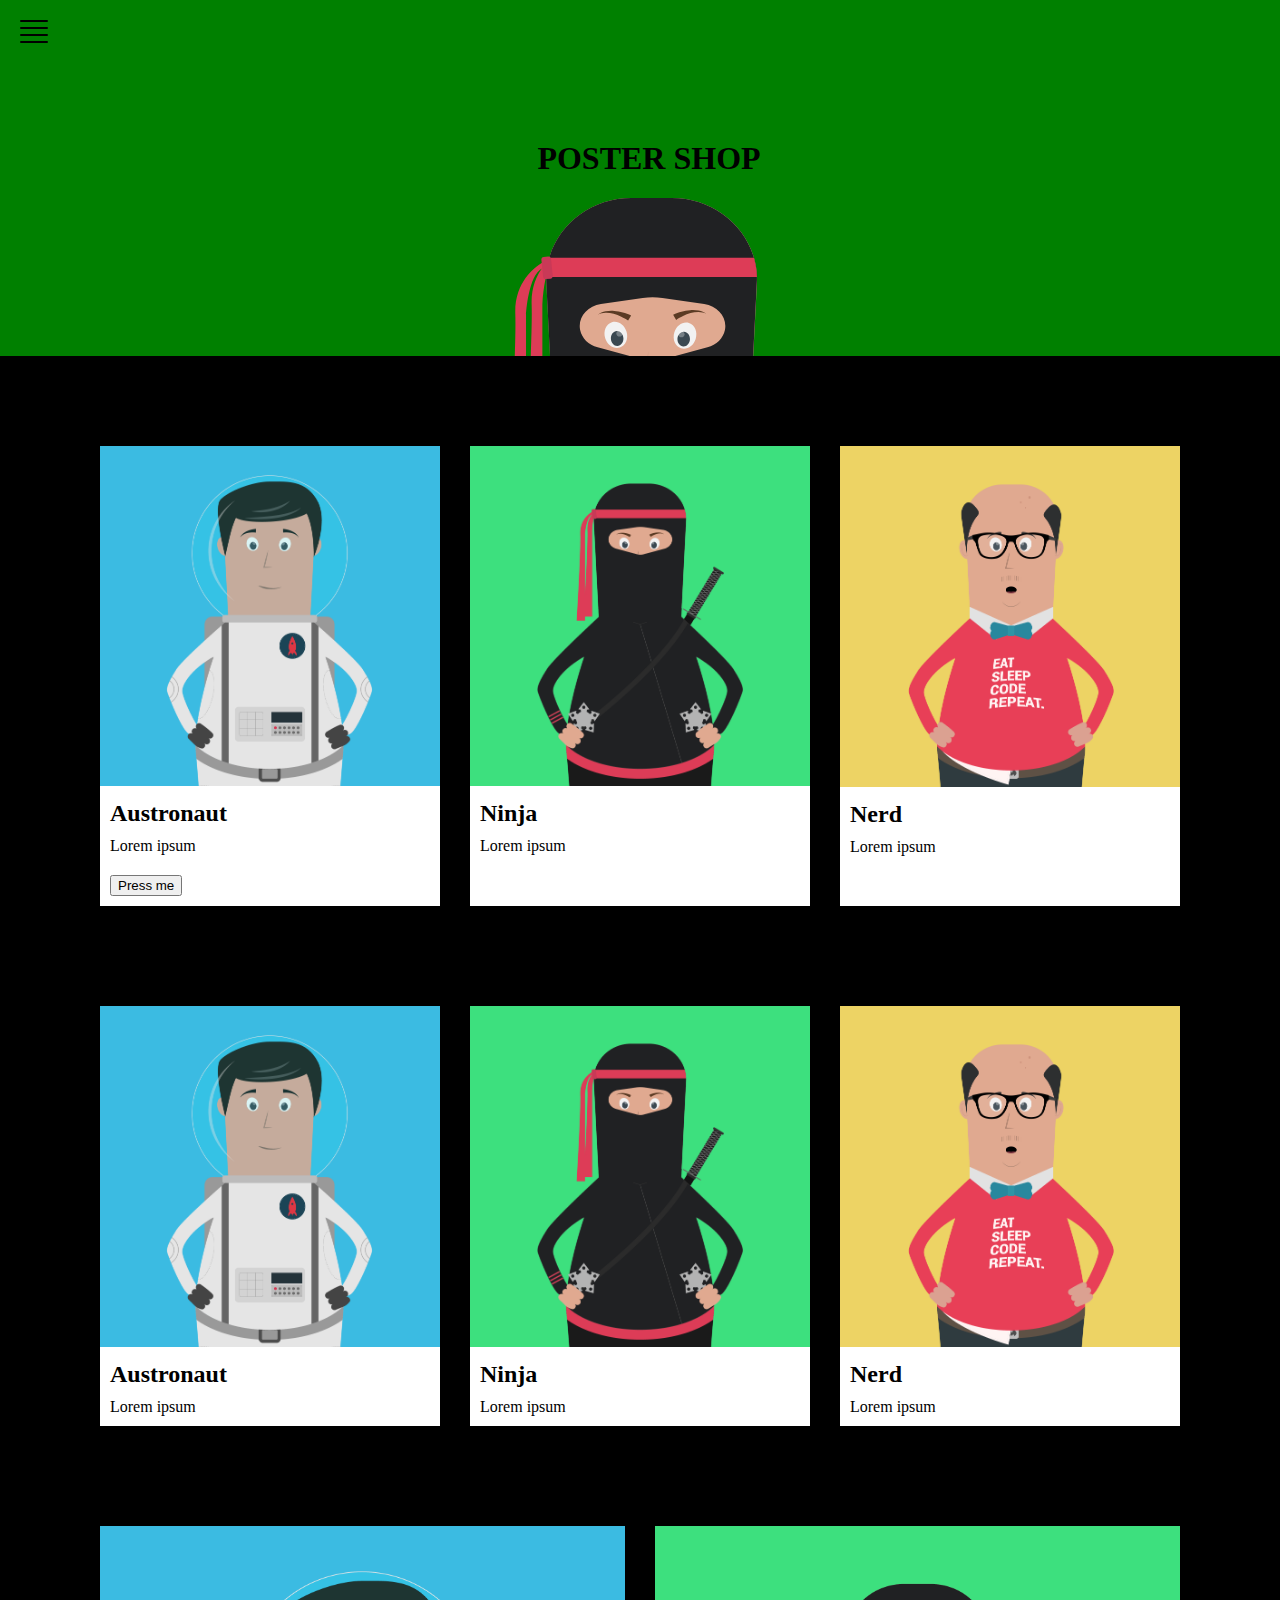
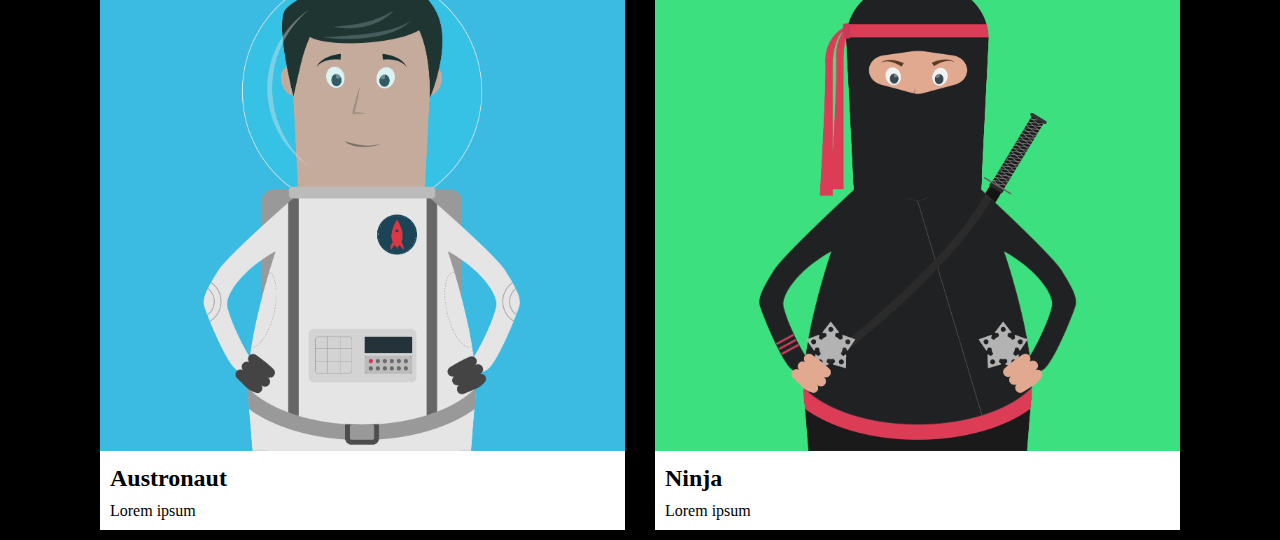
==== index.html @ 63103a94 "initial commit" ====
<!DOCTYPE html>
<html lang="en">

<head>
    <meta charset="UTF-8">
    <meta name="viewport" content="width=device-width, initial-scale=1.0">
    <title>Postershop</title>
    <link rel="stylesheet" href="styles.css">
</head>

<body>
    <header>
        <nav>
            <aside>
                <img src="assets/navicon.svg">
            </aside>
            <div class="nav-container">
                <h1>POSTER SHOP</h1>
                <img class="ninja" src="assets/ninjahead.svg">
            </div>
        </nav>
    </header>
    <main>
        <div class="main-container">
            <div class="item">
                <img src="assets/char-1.png">
                <h2>Austronaut</h2>
                <p>Lorem ipsum</p>
                <button>Press me</button>
            </div>
            <div class="item">
                <img src="assets/char-2.png">
                <h2>Ninja</h2>
                <p>Lorem ipsum</p>
            </div>
            <div class="item">
                <img src="assets/char-3.png">
                <h2>Nerd</h2>
                <p>Lorem ipsum</p>
            </div>
        </div>
        <div class="second-container">
            <div class="item">
                <img src="assets/char-1.png">
                <h2>Austronaut</h2>
                <p>Lorem ipsum</p>
            </div>
            <div class="item">
                <img src="assets/char-2.png">
                <h2>Ninja</h2>
                <p>Lorem ipsum</p>
            </div>
            <div class="item">
                <img src="assets/char-3.png">
                <h2>Nerd</h2>
                <p>Lorem ipsum</p>
            </div>
        </div>
        <div class="third-container">
            <div class="item">
                <img src="assets/char-1.png">
                <h2>Austronaut</h2>
                <p>Lorem ipsum</p>
            </div>
            <div class="item">
                <img src="assets/char-2.png">
                <h2>Ninja</h2>
                <p>Lorem ipsum</p>
            </div>
        </div>
    </main>
</body>

</html>
---- styles.css ----
body {
    margin: 0;
    display: grid;
    grid-template-rows: auto 1fr;
    /* First row auto for header, second row takes up the rest of the space */
    min-height: 100vh;
    justify-items: center;
    /* Ensure the grid takes up at least the height of the viewport */
}

header {
    display: flex;
    align-items: center;
    justify-content: center;
    background-color: green;
    width: 100%;
}

nav {
    display: grid;
    grid-template-columns: auto 1fr;
    /* First column auto for the aside, second column takes up the rest of the space */
    align-items: center;
    width: 100%;
}

aside {
    align-self: flex-start;
    padding: 20px;
}

.nav-container {
    display: flex;
    flex-direction: column;
    align-items: center;
}

h1 {
    margin-top: 140px;
    margin-right: 50px;
}

.ninja {
    max-width: 250px;
    /* Adjust size as needed */
    margin-top: auto;
    /* Push the image to the bottom */
    margin-right: 85px;
}

main {
    max-width: 100vw;
    background-color: black;
    display: flex;
    flex-direction: column;
    align-items: center; /* align items in the middle horizontally */
    justify-content: center; /* align items in the middle vertically */
    min-height: 100vh; /* ensure main takes up at least the height of the viewport */
    width: 100%;
}

.item {
    background-color: white;
}

img {
    width: 100%;
    height: auto;
}

.card-container {
    background-color: white;
}

h2, p {
    color: black;
    margin: 10px;
}

button {
    margin: 10px;
}

.main-container, .second-container {
    display: grid;
    gap: 30px;
    margin: 90px 100px 10px 100px;
    grid-template-columns: repeat(auto-fill, minmax(300px, 1fr));
    justify-content: center; /* align grid items horizontally in the center */
    align-content: center; /* align grid items vertically in the center */
    justify-items: center;
}

.third-container {
    display: grid;
    gap: 30px;
    margin: 90px 100px 10px 100px;
    grid-template-columns: repeat(auto-fill, minmax(350px, 1fr));
    justify-content: center; /* align grid items horizontally in the center */
    align-content: center; /* align grid items vertically in the center */
    justify-items: center;
}
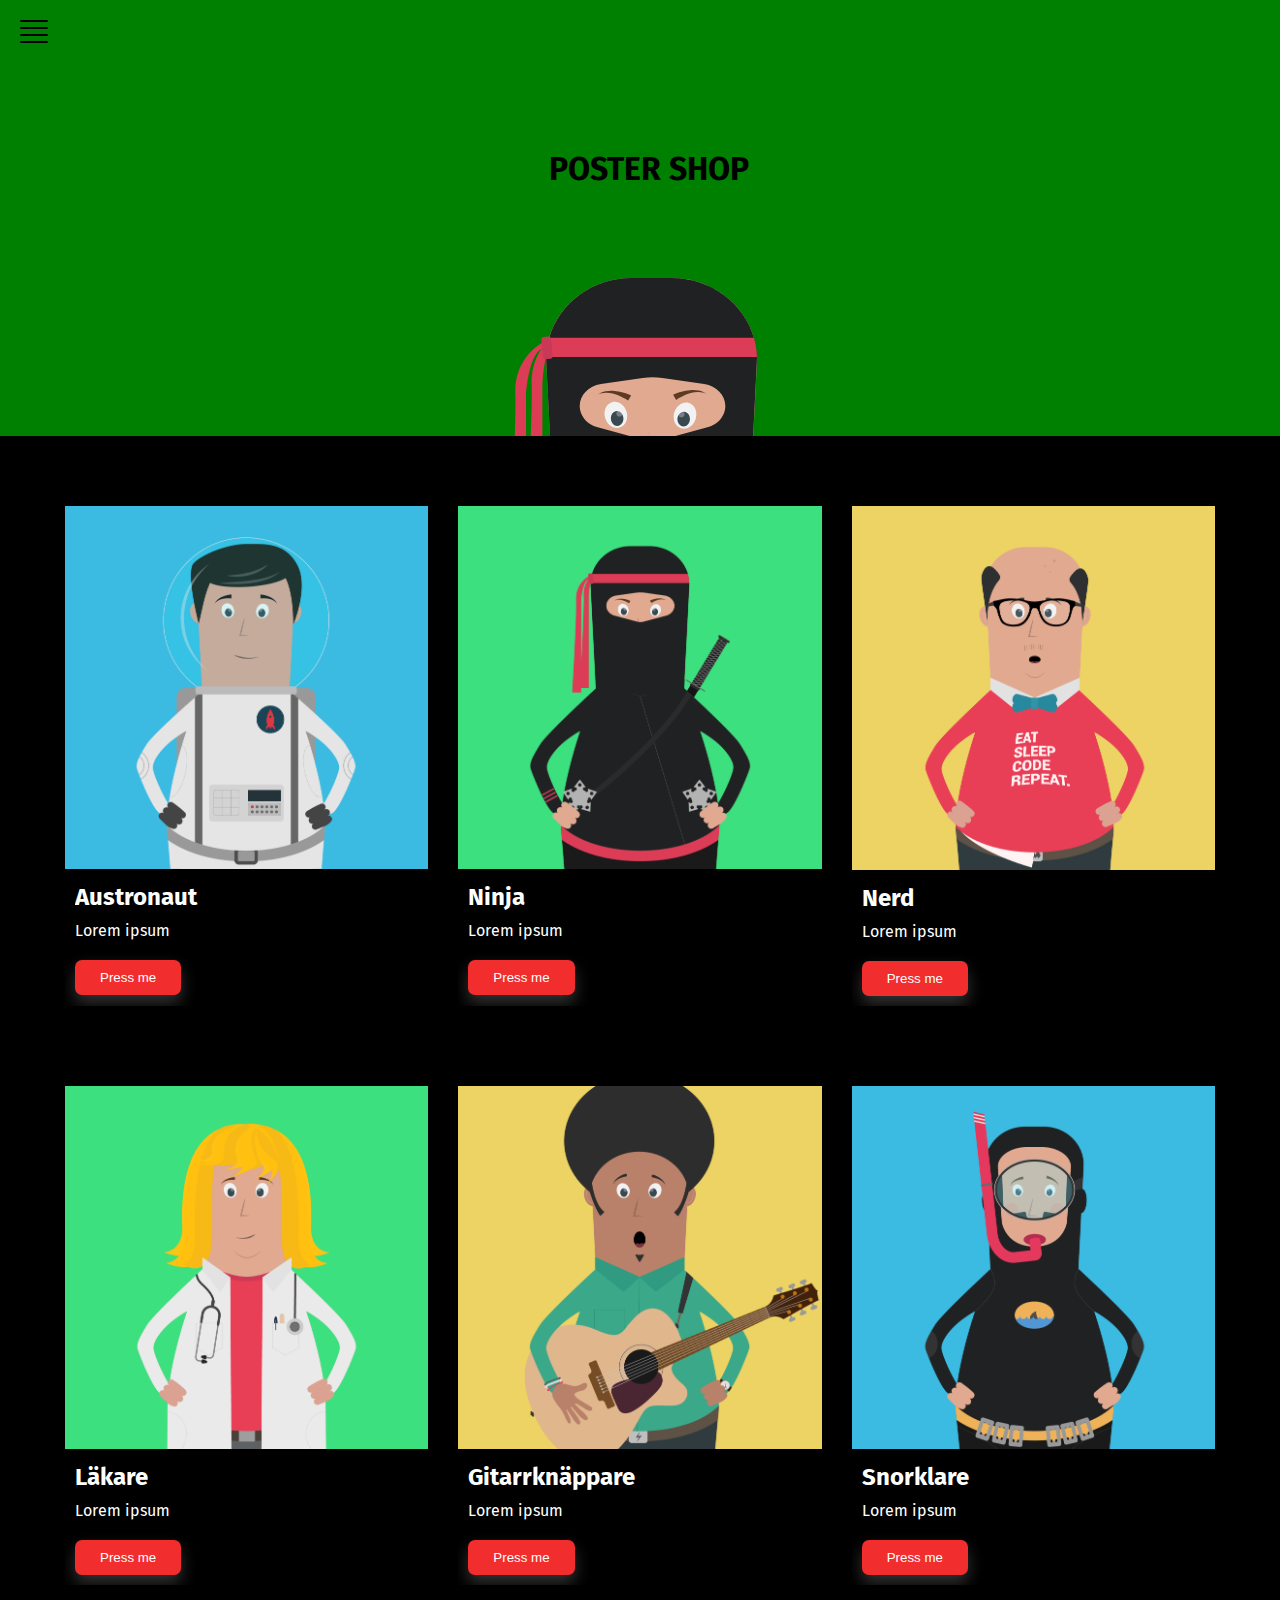
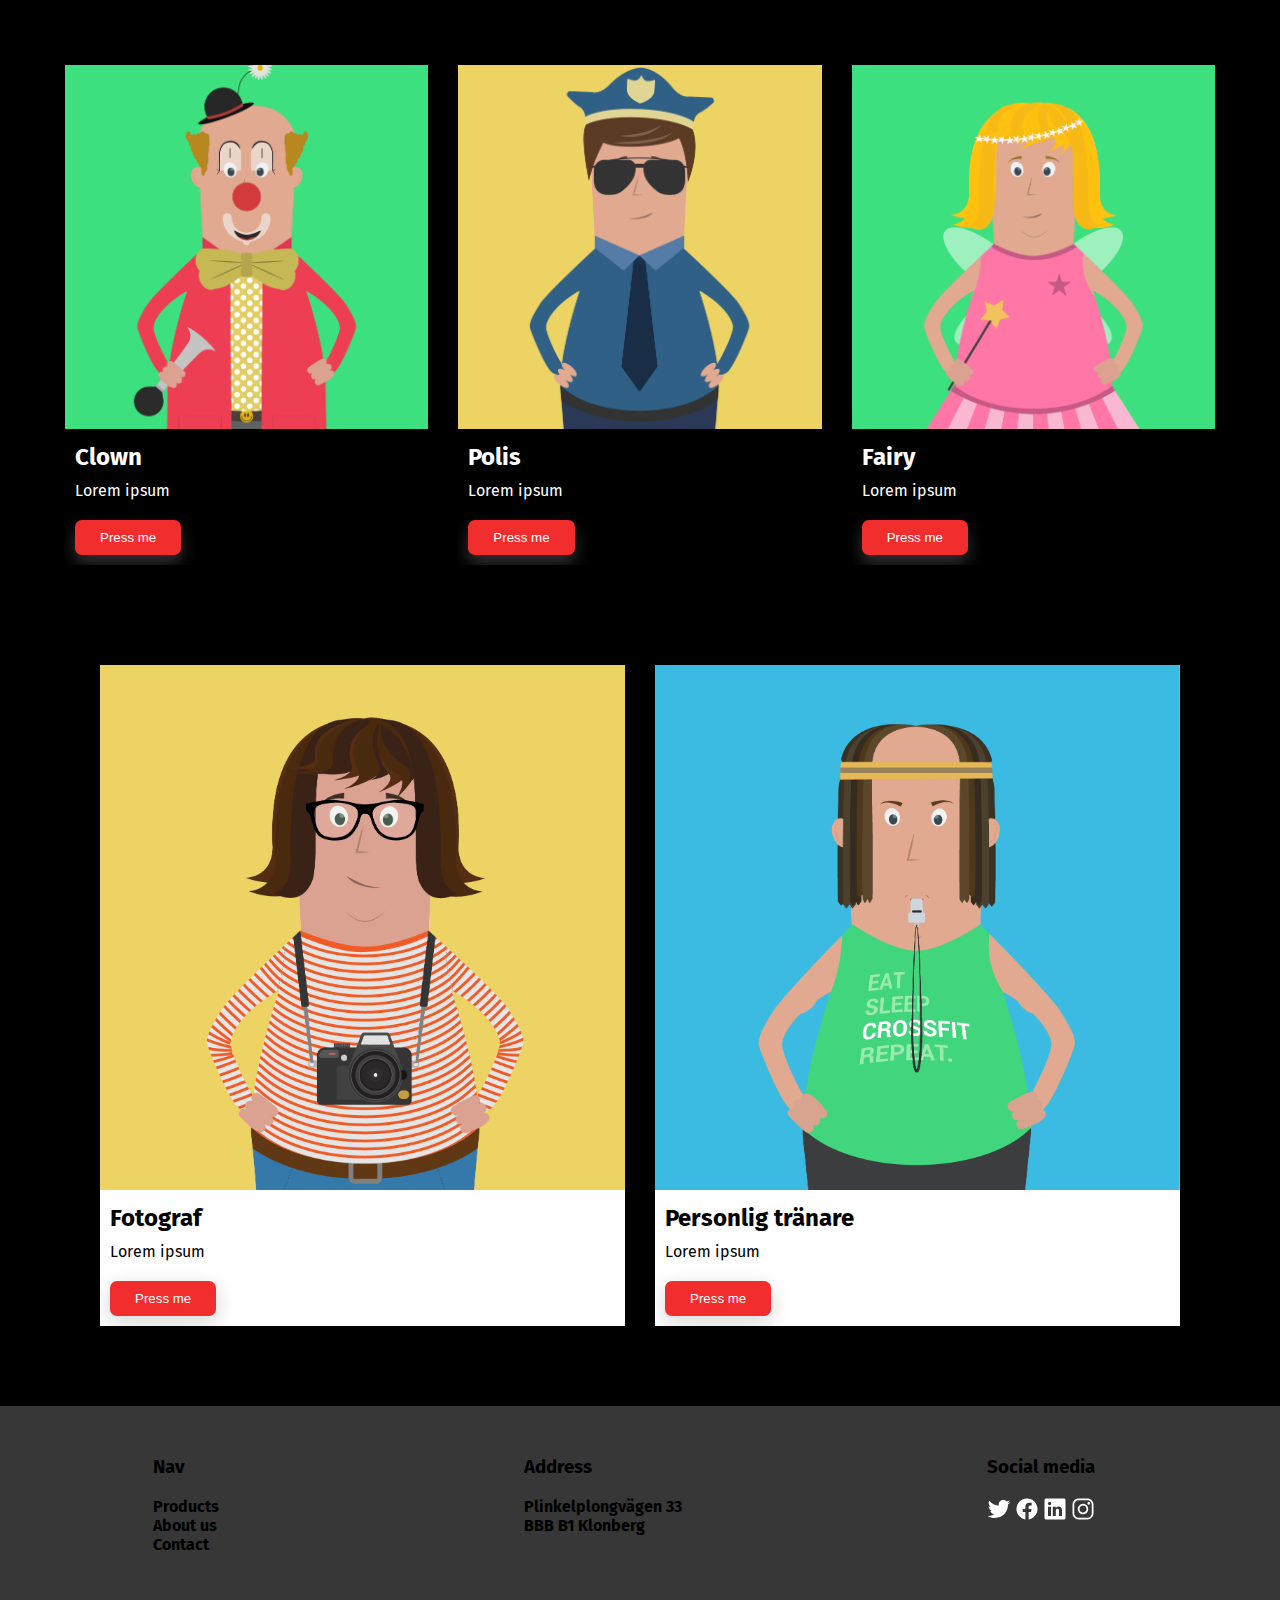
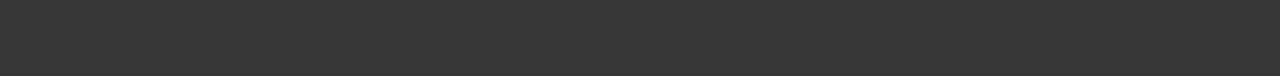
==== commit 6bce1b3b: "used grid on main section, added media queries and footer, worked on buttons" ====
--- a/index.html
+++ b/index.html
@@ -32,42 +32,89 @@
                 <img src="assets/char-2.png">
                 <h2>Ninja</h2>
                 <p>Lorem ipsum</p>
+                <button>Press me</button>
             </div>
             <div class="item">
                 <img src="assets/char-3.png">
                 <h2>Nerd</h2>
                 <p>Lorem ipsum</p>
+                <button>Press me</button>
             </div>
         </div>
         <div class="second-container">
             <div class="item">
-                <img src="assets/char-1.png">
-                <h2>Austronaut</h2>
+                <img src="assets/char-11.png">
+                <h2>Läkare</h2>
                 <p>Lorem ipsum</p>
+                <button>Press me</button>
             </div>
             <div class="item">
-                <img src="assets/char-2.png">
-                <h2>Ninja</h2>
+                <img src="assets/char-12.png">
+                <h2>Gitarrknäppare</h2>
                 <p>Lorem ipsum</p>
+                <button>Press me</button>
             </div>
             <div class="item">
-                <img src="assets/char-3.png">
-                <h2>Nerd</h2>
+                <img src="assets/char-4.png">
+                <h2>Snorklare</h2>
                 <p>Lorem ipsum</p>
+                <button>Press me</button>
             </div>
         </div>
         <div class="third-container">
             <div class="item">
-                <img src="assets/char-1.png">
-                <h2>Austronaut</h2>
+                <img src="assets/char-5.png">
+                <h2>Clown</h2>
                 <p>Lorem ipsum</p>
+                <button>Press me</button>
             </div>
             <div class="item">
-                <img src="assets/char-2.png">
-                <h2>Ninja</h2>
+                <img src="assets/char-6.png">
+                <h2>Polis</h2>
                 <p>Lorem ipsum</p>
+                <button>Press me</button>
+            </div>
+            <div class="item">
+                <img src="assets/char-8.png">
+                <h2>Fairy</h2>
+                <p>Lorem ipsum</p>
+                <button>Press me</button>
             </div>
         </div>
+        <div class="fourth-container">
+            <div class="itemLast">
+                <img src="assets/char-7.png">
+                <h2>Fotograf</h2>
+                <p>Lorem ipsum</p>
+                <button>Press me</button>
+            </div>
+            <div class="itemLast">
+                <img src="assets/char-9.png">
+                <h2>Personlig tränare</h2>
+                <p>Lorem ipsum</p>
+                <button>Press me</button>
+            </div>
+        </div>
+        <footer>
+            <section>
+                <h3>Nav</h3> <br>
+                <h4>Products</h4>
+                <h4>About us</h4>
+                <h4>Contact</h4>
+            </section>
+            <section>
+                <h3>Address</h3> <br>
+                <h4>Plinkelplongvägen 33</h4>
+                <h4>BBB B1 Klonberg</h4>
+            </section>
+            <section>
+                <h3>Social media</h3> <br>
+                <img src="assets/logo-twitter.svg" alt="twitter logo">
+                <img src="assets/logo-facebook.svg" alt="facebook logo">
+                <img src="assets/logo-linkedin.svg" alt="linkedin logo">
+                <img src="assets/logo-instagram.svg" alt="instagram logo">
+            </section>
+        </footer>
     </main>
 </body>
 
--- a/styles.css
+++ b/styles.css
@@ -1,8 +1,17 @@
+@import url('https://fonts.googleapis.com/css2?family=Fira+Sans&family=Roboto&display=swap');
+
+*, html {
+    margin: 0;
+    padding: 0;
+    box-sizing: border-box;
+    max-width: 100vw;
+    overflow-x: hidden;
+}
+
 body {
-    margin: 0;
+    font-family: 'Fira Sans', sans-serif;
     display: grid;
-    grid-template-rows: auto 1fr;
-    /* First row auto for header, second row takes up the rest of the space */
+    grid-template-rows: auto;
     min-height: 100vh;
     justify-items: center;
     /* Ensure the grid takes up at least the height of the viewport */
@@ -13,15 +22,14 @@
     align-items: center;
     justify-content: center;
     background-color: green;
-    width: 100%;
+    width: 100vw;
 }
 
 nav {
     display: grid;
     grid-template-columns: auto 1fr;
-    /* First column auto for the aside, second column takes up the rest of the space */
     align-items: center;
-    width: 100%;
+    width: 100vw;
 }
 
 aside {
@@ -36,15 +44,14 @@
 }
 
 h1 {
-    margin-top: 140px;
+    margin-top: 150px;
+    margin-bottom: 90px;
     margin-right: 50px;
 }
 
 .ninja {
     max-width: 250px;
-    /* Adjust size as needed */
     margin-top: auto;
-    /* Push the image to the bottom */
     margin-right: 85px;
 }
 
@@ -53,14 +60,19 @@
     background-color: black;
     display: flex;
     flex-direction: column;
-    align-items: center; /* align items in the middle horizontally */
-    justify-content: center; /* align items in the middle vertically */
-    min-height: 100vh; /* ensure main takes up at least the height of the viewport */
+    align-items: center; 
+    justify-content: center; 
+    min-height: 100vh; 
     width: 100%;
 }
 
-.item {
+.item p {
+    color: white;
+}
+
+.itemLast {
     background-color: white;
+    
 }
 
 img {
@@ -72,31 +84,79 @@
     background-color: white;
 }
 
-h2, p {
+.main-container, .second-container, .third-container, h2, p {
+    color: white;
+    margin: 10px;
+}
+
+.fourth-container h2, p {
     color: black;
     margin: 10px;
 }
 
 button {
     margin: 10px;
+    background-color: rgb(241, 45, 45);
+    border-radius: 7px;
+    padding: 10px 25px;
+    color: white;
+    border: none;
+    transition-duration: 0.4s;
+    cursor: pointer;
+    box-shadow: 0 8px 16px 0 rgba(255, 255, 255, 0.2), 0 6px 20px 0 rgba(0,0,0,0.19);
 }
 
-.main-container, .second-container {
+button:hover {
+    background-color: green;
+    box-shadow: 0 12px 16px 0 rgba(255, 255, 255, 0.24), 0 17px 50px 0 rgba(0,0,0,0.19);
+}
+
+button:active {
+    background-color: hotpink;
+    box-shadow: 3px 5px rgb(242, 242, 164), 209, 208);
+    transform: translateY(4px);
+}
+
+.main-container, .second-container, .third-container {
+    display: grid;
+    gap: 30px;
+    margin: 70px 65px 10px 65px;
+    grid-template-columns: 1fr 1fr 1fr;
+    justify-content: center;
+    align-content: center; 
+    justify-items: center;
+    color: white;
+}
+
+.fourth-container {
     display: grid;
     gap: 30px;
     margin: 90px 100px 10px 100px;
-    grid-template-columns: repeat(auto-fill, minmax(300px, 1fr));
-    justify-content: center; /* align grid items horizontally in the center */
-    align-content: center; /* align grid items vertically in the center */
+    grid-template-columns: 1fr 1fr;
+    justify-content: center; 
+    align-content: center; 
     justify-items: center;
 }
 
-.third-container {
-    display: grid;
-    gap: 30px;
-    margin: 90px 100px 10px 100px;
-    grid-template-columns: repeat(auto-fill, minmax(350px, 1fr));
-    justify-content: center; /* align grid items horizontally in the center */
-    align-content: center; /* align grid items vertically in the center */
-    justify-items: center;
+footer {
+    background-color: rgb(55, 55, 55);
+    display: flex;
+    flex-direction: row;
+    justify-content: space-around;
+    align-items: flex-start;
+    width: 100vw;
+    height: 30vh;
+    margin-top: 70px;
+}
+footer section {
+    margin-top: 50px;
+}
+footer img {
+    width: 17%;
+}
+
+@media screen and (max-width: 730px) {
+    .main-container, .second-container, .third-container, .fourth-container {
+        grid-template-columns: 1fr;
+    } 
 }